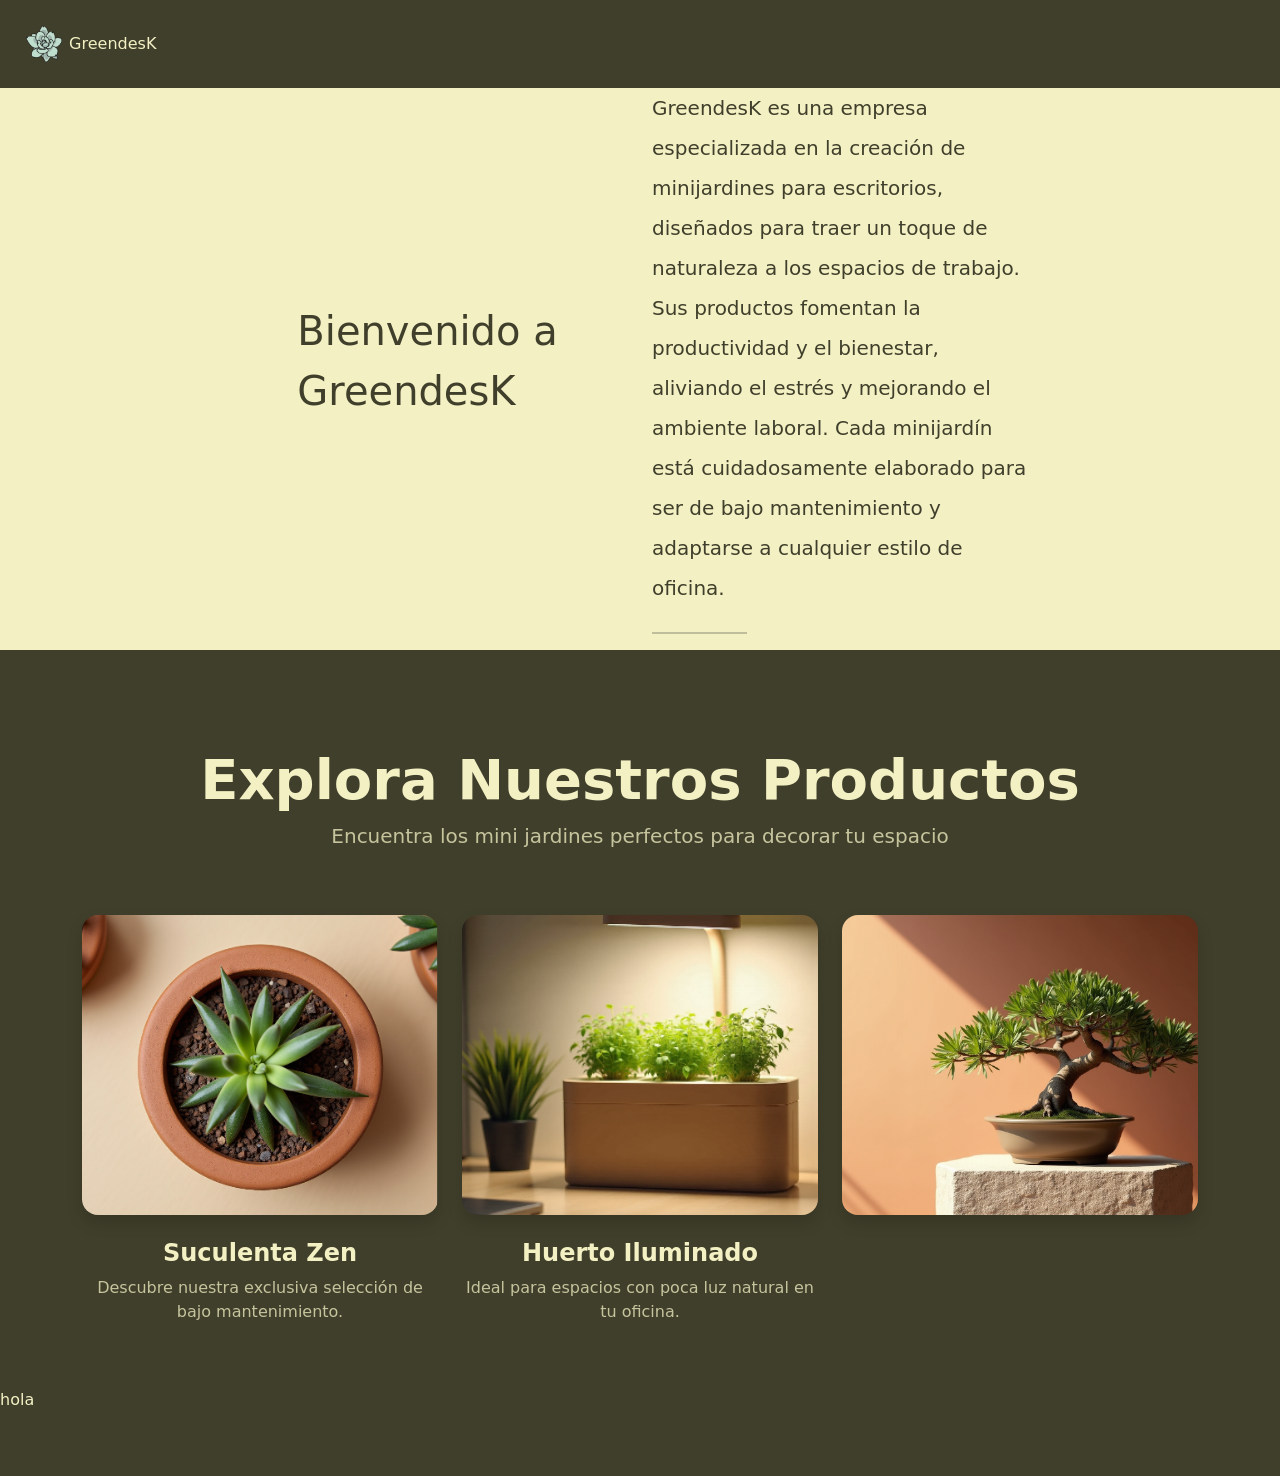
==== Boostrap/Index.html @ a4fb31b5 "proyecto bootstrap" ====
<!doctype html>
<html lang="en">

    <head>
        <meta charset="UTF-8"/>
        <meta name="viewport" content="width=device-width, initial-scale=1.0"/>
        <link href="https://cdn.jsdelivr.net/npm/bootstrap@5.3.3/dist/css/bootstrap.min.css" rel="stylesheet"/>
        <link rel="stylesheet" href="estilo.css"/>
        <link rel="icon" href="img_Boostrap/suculenta.webp"/>
        <title>inicio</title>
    </head>
    <body>

        <header class="d-flex justify-content-space-between m-4">
            <a href="Index.html" class="text-reset text-decoration-none">
                <img src="img_Boostrap/suculenta.webp" alt="menu" width="40" height="40"/>
                GreendesK</a>
        </header>

        <section class="d-flex justify-content-space-between align-items-center bg-amarillo text-verde">
            <div class="container-fluid px-5">
                <div class="row align-items-center justify-content-center">
                    <div class="col-12 col-md-4 text-center text-md-start mb-4 mb-md-0">
                        <p class="fs-1 mx-5">Bienvenido a<br>GreendesK</p>
                    </div>
                    <div class="col-12 col-md-4 text-center text-md-start mb-4 mb-md-0">
                        <p class="fs-5 lh-lg text-start">GreendesK es una empresa especializada en la creación de minijardines
                            para escritorios, diseñados para traer un toque de naturaleza a los
                            espacios de trabajo. Sus productos fomentan la productividad y el
                            bienestar, aliviando el estrés y mejorando el ambiente laboral. Cada
                            minijardín está cuidadosamente elaborado para ser de bajo mantenimiento
                            y adaptarse a cualquier estilo de oficina.</p>
                        <hr class="w-25 border-2 border-dark mt-4">
                    </div>
                </div>
            </div>
        </section>

        <section class="py-5">
            <div class="container py-5">
                <div class="row mb-5">
                    <div class="col-12 text-center">
                        <h2 class="display-4 fw-bold">Explora Nuestros Productos</h2>
                        <p class="fs-5 opacity-75">Encuentra los mini jardines perfectos para decorar tu espacio</p>
                    </div>
                </div>

                <div class="row g-4 justify-content-center">
                    <div class="col-12 col-md-4 text-center">
                        <img src="img_Boostrap/img1.png" alt="suculenta" class="img-fluid rounded-4 shadow mb-4 object-fit-cover w-100" style="height: 300px;">
                        <h4 class="fw-semibold">Suculenta Zen</h4>
                        <p class="opacity-75">Descubre nuestra exclusiva selección de bajo mantenimiento.</p>
                    </div>

                    <div class="col-12 col-md-4 text-center">
                        <img src="img_Boostrap/img2.png" alt="huerto" class="img-fluid rounded-4 shadow mb-4 object-fit-cover w-100" style="height: 300px;">
                        <h4 class="fw-semibold">Huerto Iluminado</h4>
                        <p class="opacity-75">Ideal para espacios con poca luz natural en tu oficina.</p>
                    </div>

                    <div class="col-12 col-md-4 text-center">
                        <img src="img_Boostrap/img3.png" alt="bonsai" class="img-fluid rounded-4 shadow mb-4 object-fit-cover w-100" style="height: 300px;">
                    </div>
                </div>
            </div>
            <p>hola</p>
        </section>
        <script src="https://cdn.jsdelivr.net/npm/bootstrap@5.3.3/dist/js/bootstrap.bundle.min.js"></script>
    </body>

</html>
---- Boostrap/estilo.css ----
:root {
  --verde: #403f2b;
  --amarillo: #f3f1c4;
}
body {
  background-color: #403f2b;
  color: #f3f1c4;
}
.bg-amarillo {
  background-color: var(--amarillo) !important;
}
.text-verde {
  color: var(--verde) !important;
}
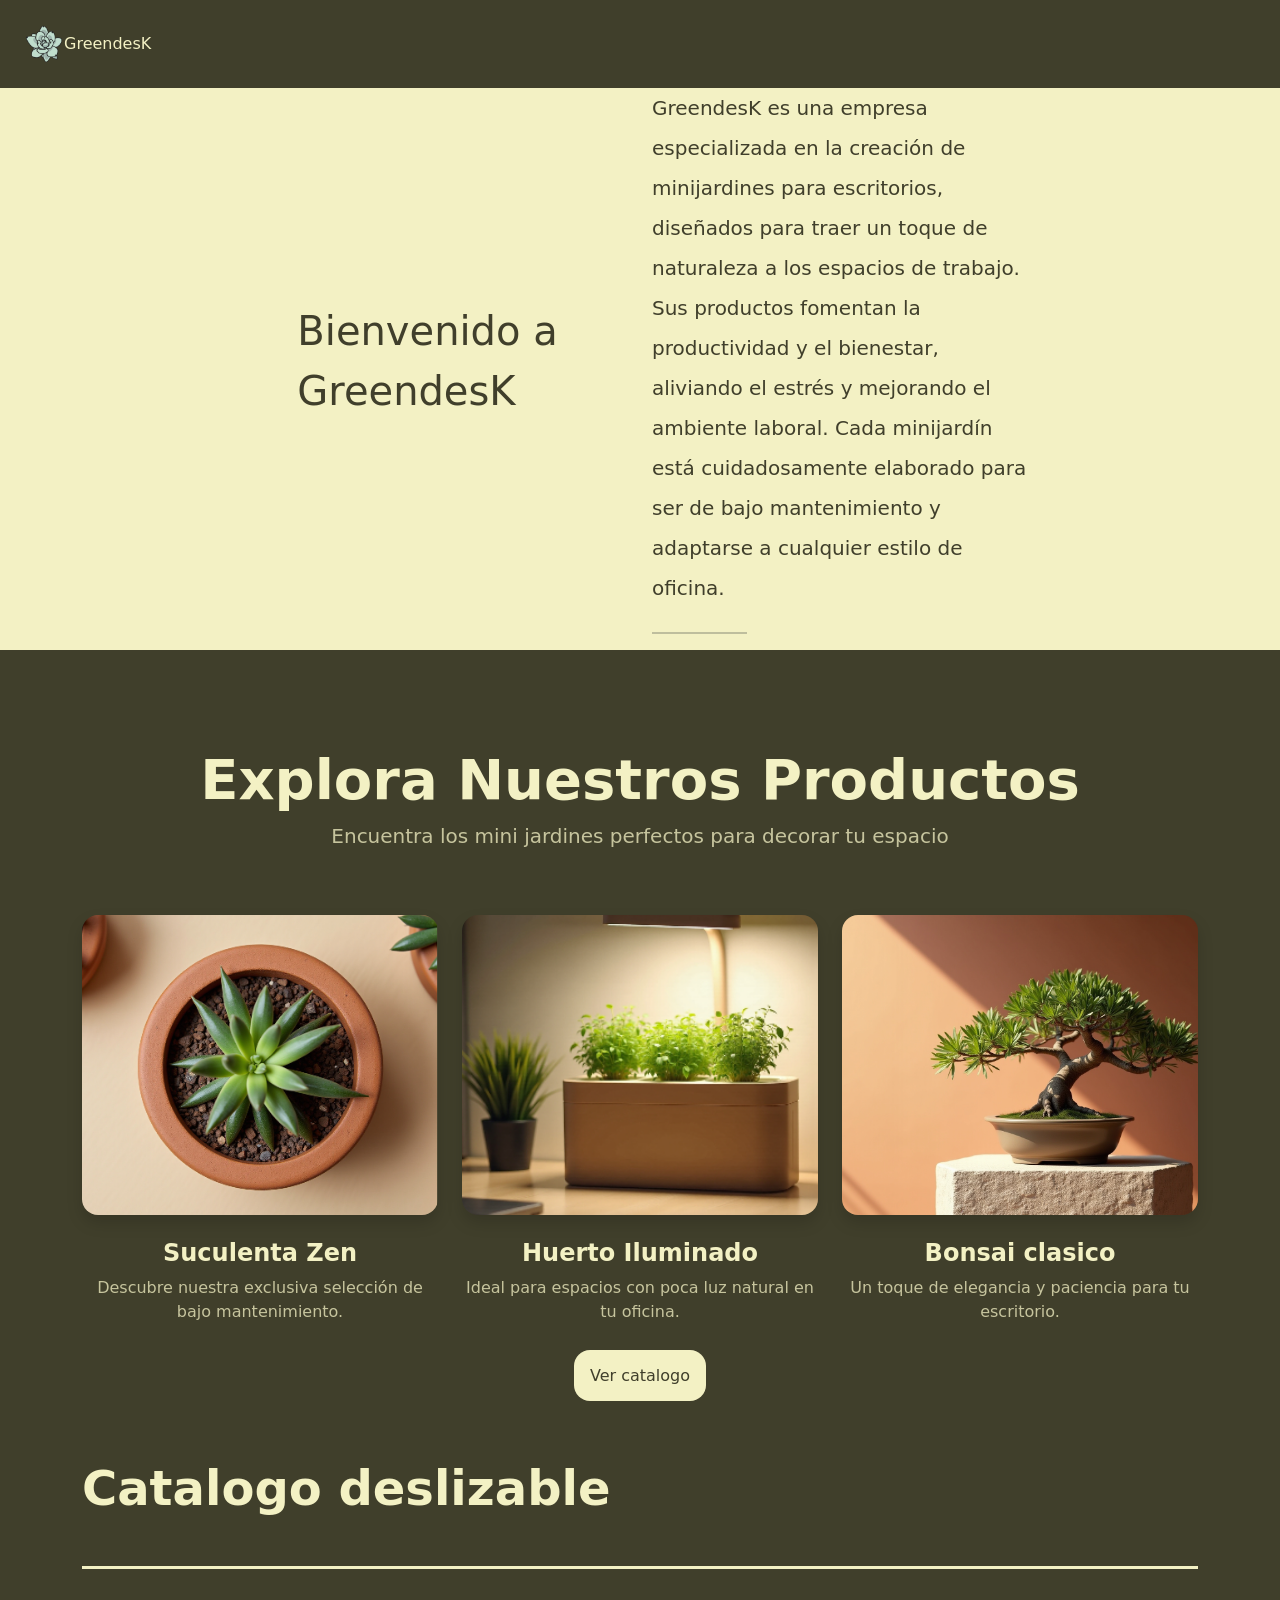
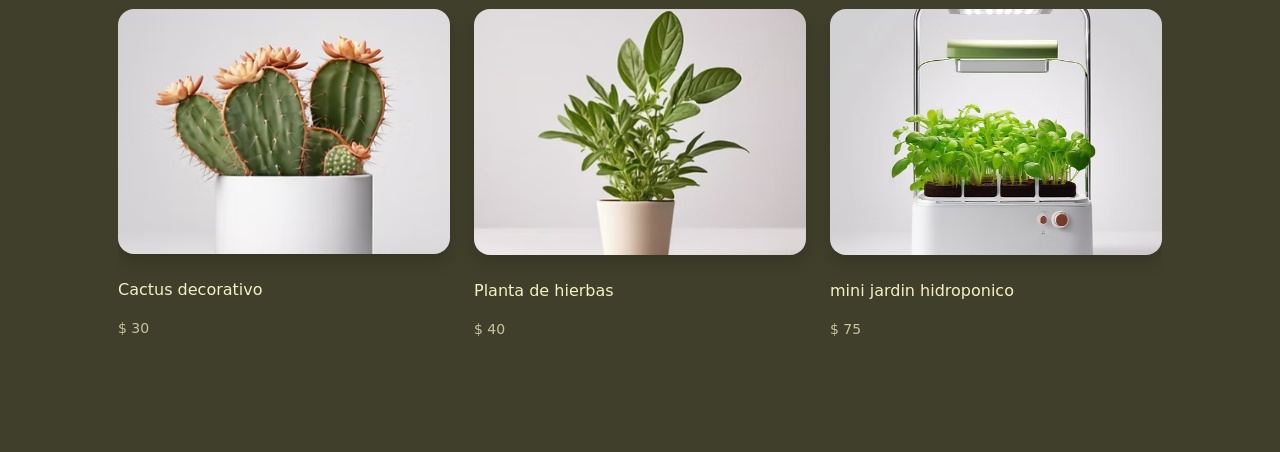
==== commit 7f13ae24: "portada y catalogo incompleto" ====
--- a/Boostrap/Index.html
+++ b/Boostrap/Index.html
@@ -10,11 +10,10 @@
         <title>inicio</title>
     </head>
     <body>
-
         <header class="d-flex justify-content-space-between m-4">
             <a href="Index.html" class="text-reset text-decoration-none">
-                <img src="img_Boostrap/suculenta.webp" alt="menu" width="40" height="40"/>
-                GreendesK</a>
+                <img src="img_Boostrap/suculenta.webp" alt="menu" width="40" height="40"/>GreendesK
+            </a>
         </header>
 
         <section class="d-flex justify-content-space-between align-items-center bg-amarillo text-verde">
@@ -40,7 +39,7 @@
             <div class="container py-5">
                 <div class="row mb-5">
                     <div class="col-12 text-center">
-                        <h2 class="display-4 fw-bold">Explora Nuestros Productos</h2>
+                        <h2 class="display-4 fw-bold text-reset">Explora Nuestros Productos</h2>
                         <p class="fs-5 opacity-75">Encuentra los mini jardines perfectos para decorar tu espacio</p>
                     </div>
                 </div>
@@ -48,23 +47,73 @@
                 <div class="row g-4 justify-content-center">
                     <div class="col-12 col-md-4 text-center">
                         <img src="img_Boostrap/img1.png" alt="suculenta" class="img-fluid rounded-4 shadow mb-4 object-fit-cover w-100" style="height: 300px;">
-                        <h4 class="fw-semibold">Suculenta Zen</h4>
+                        <h4 class="fw-semibold text-reset">Suculenta Zen</h4>
                         <p class="opacity-75">Descubre nuestra exclusiva selección de bajo mantenimiento.</p>
                     </div>
 
                     <div class="col-12 col-md-4 text-center">
                         <img src="img_Boostrap/img2.png" alt="huerto" class="img-fluid rounded-4 shadow mb-4 object-fit-cover w-100" style="height: 300px;">
-                        <h4 class="fw-semibold">Huerto Iluminado</h4>
+                        <h4 class="fw-semibold text-reset">Huerto Iluminado</h4>
                         <p class="opacity-75">Ideal para espacios con poca luz natural en tu oficina.</p>
+                        <br>
+                        <a href="catalogo.html" class="text-decoration-none text-reset p-3 bg-amarillo text-verde rounded-4">Ver catalogo</a>
+                        <br>
                     </div>
 
                     <div class="col-12 col-md-4 text-center">
                         <img src="img_Boostrap/img3.png" alt="bonsai" class="img-fluid rounded-4 shadow mb-4 object-fit-cover w-100" style="height: 300px;">
+                        <h4 class="fw-semibold text-reset">Bonsai clasico</h4>
+                        <p class="opacity-75">Un toque de elegancia y paciencia para tu escritorio.</p>
+                    </div>
+
+                    <div>
+                        <h2 class="display-5 fw-bold text-reset my-5">Catalogo deslizable</h2>
+                        <hr class="border-3 opacity-100">
+                    </div>
+                    <div id="CatalogoPlantas" class="carousel slide px-5" data-bs-ride="false">
+                        <div class="carousel-inner">
+                            <div class="carouser-item active">
+                                <div class="row g-4 text-start">
+                                    <div class="col-4">
+                                        <img src="img_Boostrap/img4.png" alt="cactus" class="img-fluid rounded-4 shadow object-fit-cover mb-4">
+                                        <p class="fs-6">Cactus decorativo</p>
+                                        <p class="small opacity-75">$ 30</p>
+                                    </div>
+
+                                    <div class="col-4">
+                                        <img src="img_Boostrap/img5.png" alt="planta de hierbas" class="img-fluid rounded-4 shadow object-fit-cover mb-4">
+                                        <p class="fs-6">Planta de hierbas</p>
+                                        <p class="small opacity-75">$ 40</p>
+                                    </div>
+
+                                    <div class="col-4">
+                                        <img src="img_Boostrap/img6.png" alt="mini jardin hidroponico" class="img-fluid rounded-4 shadow object-fit-cover mb-4">
+                                        <p class="fs-6">mini jardin hidroponico</p>
+                                        <p class="small opacity-75">$ 75</p>
+                                    </div>
+                                </div>
+                            </div>
+                            <div class="carousel-item">
+                                <div class="row g-4 text-start">
+                                    <div class="col-4">
+                                        <img src="img_Boostrap/img7.png" alt="guia de cuidado" class="img-fluid rounded-4 shadow object-fit-cover mb-4">
+                                        <p class="fs-6">guia de cuidado</p>
+                                        <p class="small opacity-75">$ 15</p>
+                                    </div>
+
+                                    <div class="col-4">
+                                        <img src="img_Boostrap/img8.png" alt="Herramientas" class="img-fluid rounded-4 shadow object-fit-cover mb-4">
+                                        <p class="fs-6">Herramientas de jardineria</p>
+                                        <p class="small opacity-75">$ 35</p>
+                                    </div>
+                                </div>
+                            </div>
+                        </div>
                     </div>
                 </div>
             </div>
-            <p>hola</p>
         </section>
+
         <script src="https://cdn.jsdelivr.net/npm/bootstrap@5.3.3/dist/js/bootstrap.bundle.min.js"></script>
     </body>
 
--- a/Boostrap/estilo.css
+++ b/Boostrap/estilo.css
@@ -12,3 +12,6 @@
 .text-verde {
   color: var(--verde) !important;
 }
+.border-amarillo {
+  border-color: #f3f1c4 !important;
+}
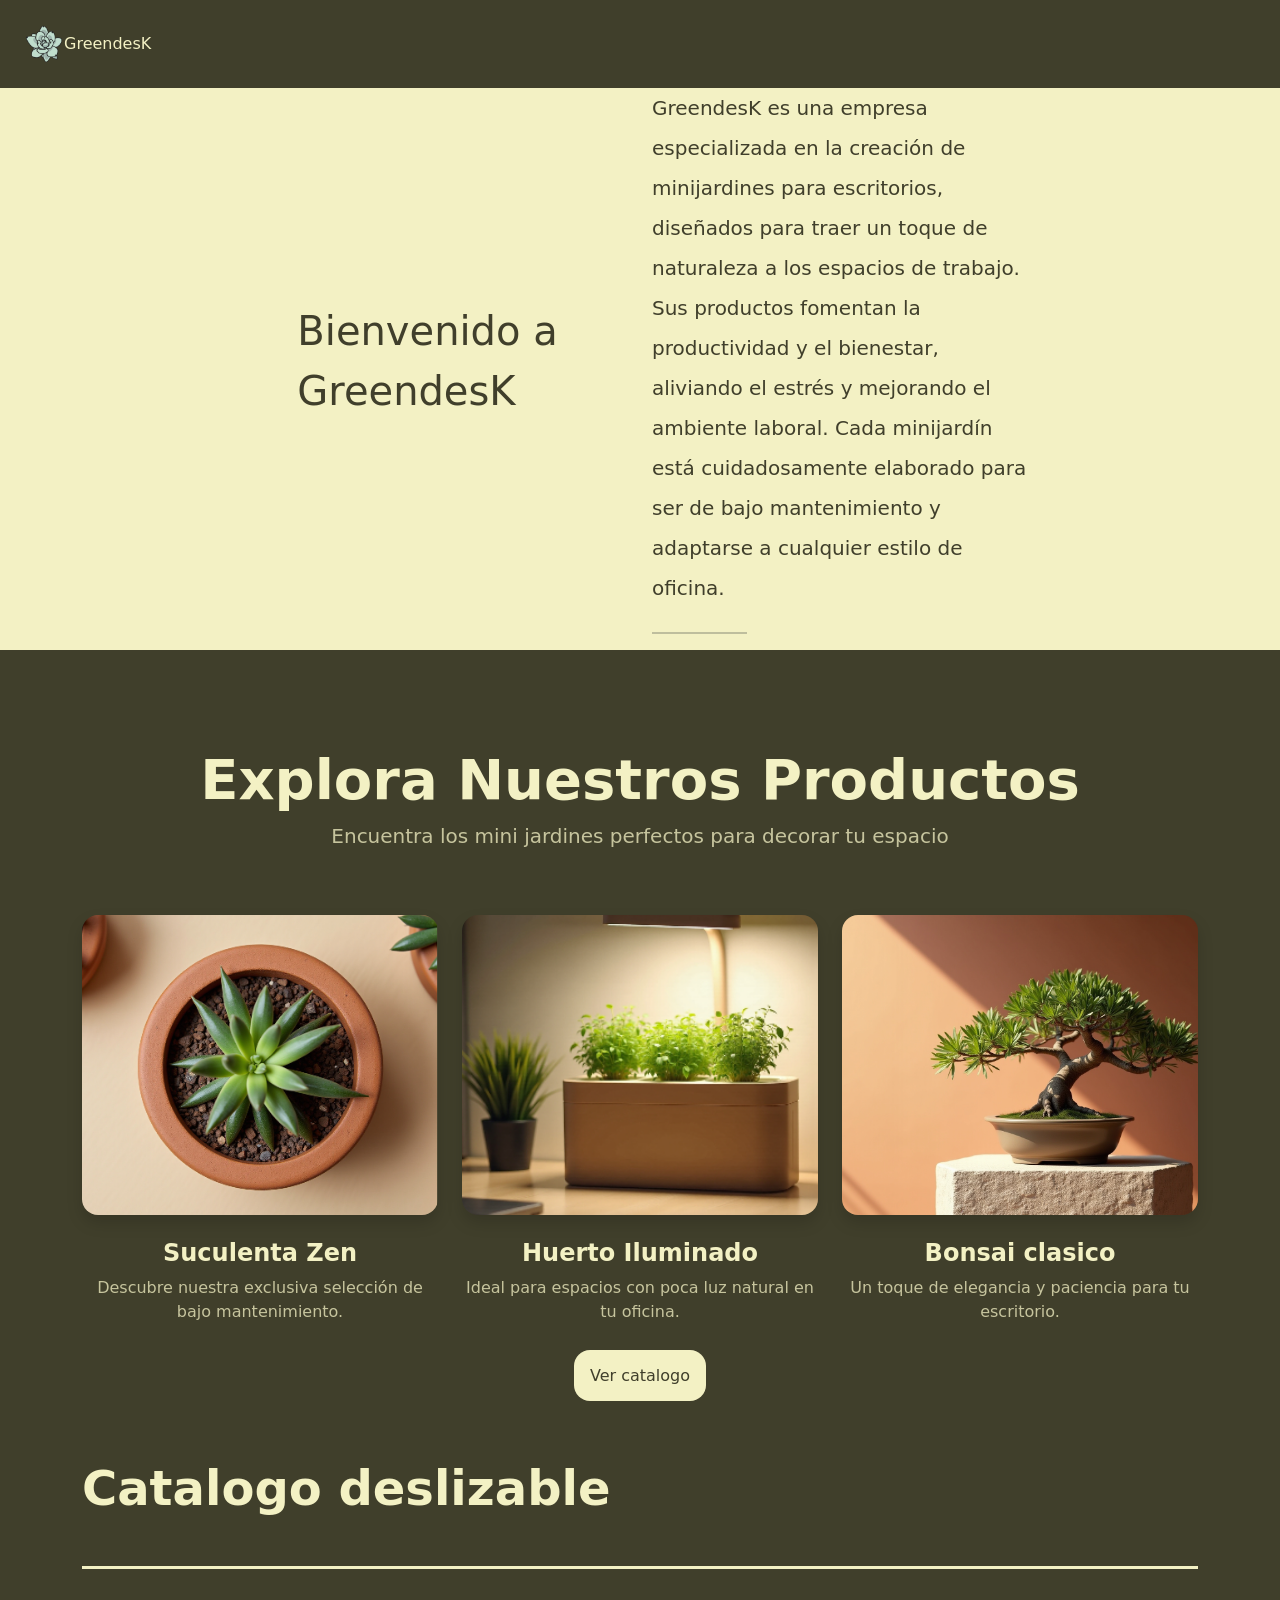
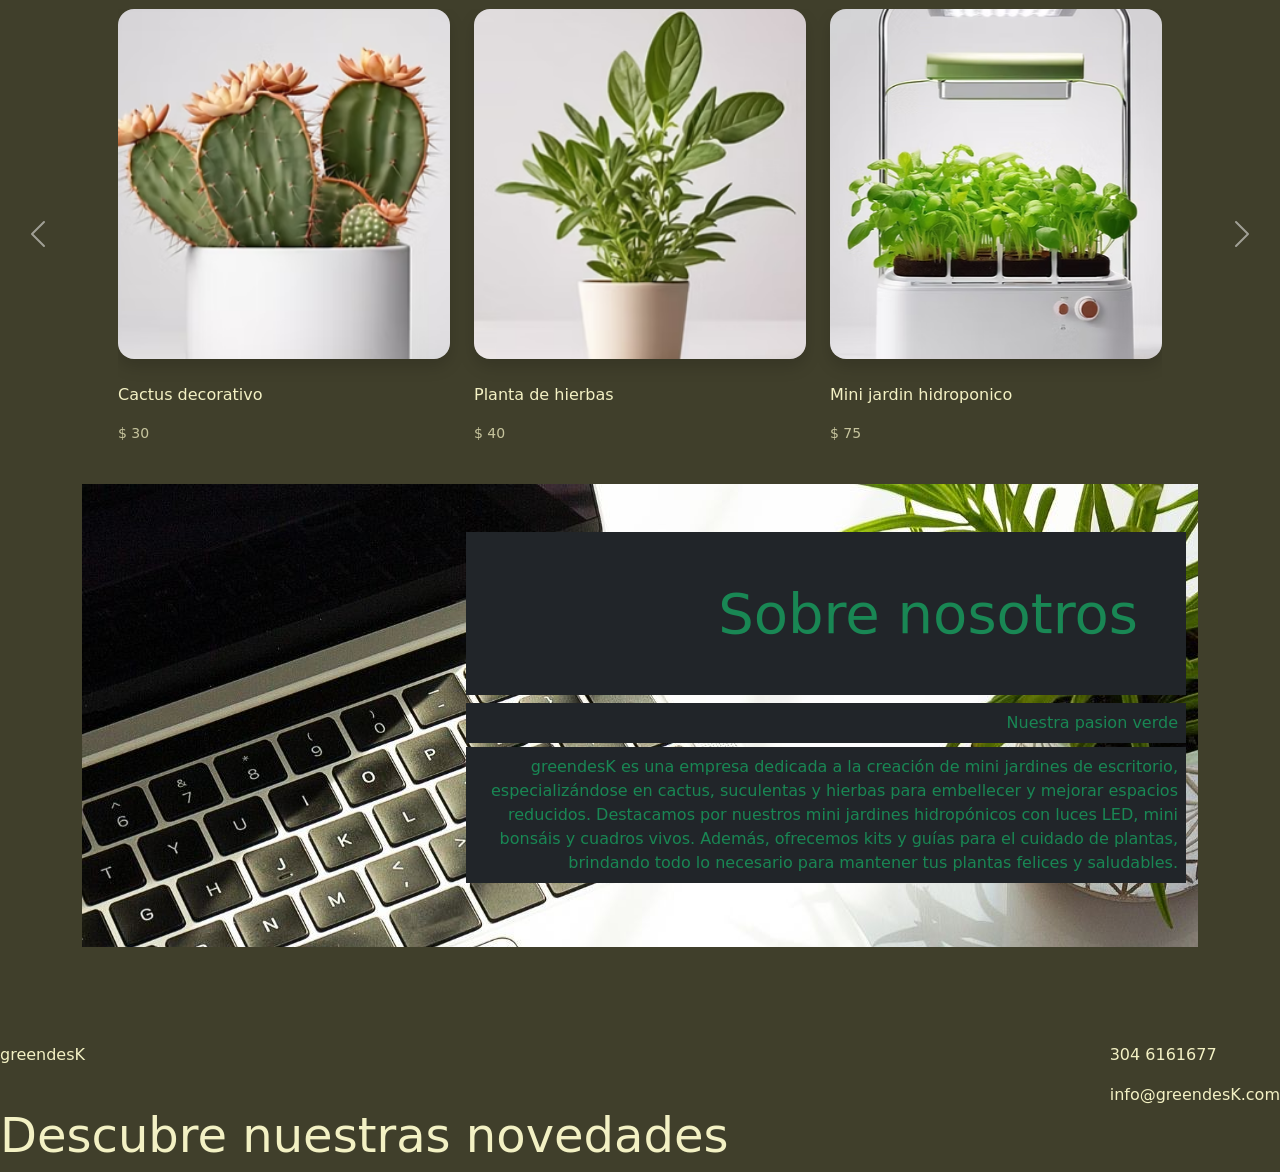
==== commit 1e6bf31d: "actualizacion carrusel y footer" ====
--- a/Boostrap/Index.html
+++ b/Boostrap/Index.html
@@ -1,120 +1,211 @@
 <!doctype html>
 <html lang="en">
 
-    <head>
-        <meta charset="UTF-8"/>
-        <meta name="viewport" content="width=device-width, initial-scale=1.0"/>
-        <link href="https://cdn.jsdelivr.net/npm/bootstrap@5.3.3/dist/css/bootstrap.min.css" rel="stylesheet"/>
-        <link rel="stylesheet" href="estilo.css"/>
-        <link rel="icon" href="img_Boostrap/suculenta.webp"/>
-        <title>inicio</title>
-    </head>
-    <body>
-        <header class="d-flex justify-content-space-between m-4">
-            <a href="Index.html" class="text-reset text-decoration-none">
-                <img src="img_Boostrap/suculenta.webp" alt="menu" width="40" height="40"/>GreendesK
-            </a>
-        </header>
-
-        <section class="d-flex justify-content-space-between align-items-center bg-amarillo text-verde">
-            <div class="container-fluid px-5">
-                <div class="row align-items-center justify-content-center">
-                    <div class="col-12 col-md-4 text-center text-md-start mb-4 mb-md-0">
-                        <p class="fs-1 mx-5">Bienvenido a<br>GreendesK</p>
+<head>
+    <meta charset="UTF-8" />
+    <meta name="viewport" content="width=device-width, initial-scale=1.0" />
+    <link href="https://cdn.jsdelivr.net/npm/bootstrap@5.3.3/dist/css/bootstrap.min.css" rel="stylesheet" />
+    <link rel="stylesheet" href="estilo.css" />
+    <link rel="icon" href="img_Boostrap/suculenta.webp" />
+    <title>inicio</title>
+</head>
+
+<body>
+    <header class="d-flex justify-content-space-between p-4">
+        <a href="Index.html" class="text-reset text-decoration-none">
+            <img src="img_Boostrap/suculenta.webp" alt="menu" width="40" height="40" />GreendesK
+        </a>
+    </header>
+    <main>
+
+    <section class="d-flex justify-content-space-between align-items-center bg-amarillo text-verde">
+        <div class="container-fluid px-5">
+            <div class="row align-items-center justify-content-center">
+                <div class="col-12 col-md-4 text-center text-md-start mb-4 mb-md-0">
+                    <p class="fs-1 mx-5">Bienvenido a<br>GreendesK</p>
+                </div>
+                <div class="col-12 col-md-4 text-center text-md-start mb-4 mb-md-0">
+                    <p class="fs-5 lh-lg text-start">GreendesK es una empresa especializada en la creación de
+                        minijardines
+                        para escritorios, diseñados para traer un toque de naturaleza a los
+                        espacios de trabajo. Sus productos fomentan la productividad y el
+                        bienestar, aliviando el estrés y mejorando el ambiente laboral. Cada
+                        minijardín está cuidadosamente elaborado para ser de bajo mantenimiento
+                        y adaptarse a cualquier estilo de oficina.</p>
+                    <hr class="w-25 border-2 border-dark mt-4">
+                </div>
+            </div>
+        </div>
+    </section>
+
+    <section class="py-5">
+        <div class="container py-5">
+            <div class="row mb-5">
+                <div class="col-12 text-center">
+                    <h2 class="display-4 fw-bold text-reset">Explora Nuestros Productos</h2>
+                    <p class="fs-5 opacity-75">Encuentra los mini jardines perfectos para decorar tu espacio</p>
+                </div>
+            </div>
+
+            <div class="row g-4 justify-content-center">
+                <div class="col-12 col-md-4 text-center">
+                    <img src="img_Boostrap/img1.png" alt="suculenta"
+                        class="img-fluid rounded-4 shadow mb-4 object-fit-cover w-100" style="height: 300px;">
+                    <h4 class="fw-semibold text-reset">Suculenta Zen</h4>
+                    <p class="opacity-75">Descubre nuestra exclusiva selección de bajo mantenimiento.</p>
+                </div>
+
+                <div class="col-12 col-md-4 text-center">
+                    <img src="img_Boostrap/img2.png" alt="huerto"
+                        class="img-fluid rounded-4 shadow mb-4 object-fit-cover w-100" style="height: 300px;">
+                    <h4 class="fw-semibold text-reset">Huerto Iluminado</h4>
+                    <p class="opacity-75">Ideal para espacios con poca luz natural en tu oficina.</p>
+                    <br>
+                    <a href="catalogo.html"
+                        class="text-decoration-none text-reset p-3 bg-amarillo text-verde rounded-4">Ver catalogo</a>
+                    <br>
+                </div>
+
+                <div class="col-12 col-md-4 text-center">
+                    <img src="img_Boostrap/img3.png" alt="bonsai"
+                        class="img-fluid rounded-4 shadow mb-4 object-fit-cover w-100" style="height: 300px;">
+                    <h4 class="fw-semibold text-reset">Bonsai clasico</h4>
+                    <p class="opacity-75">Un toque de elegancia y paciencia para tu escritorio.</p>
+                </div>
+                <div>
+                    <h2 class="display-5 fw-bold text-reset my-5">Catalogo deslizable</h2>
+                    <hr class="border-3 opacity-100">
+                </div>
+                <div id="CatalogoPlantas" class="carousel slide px-5" data-bs-ride="false">
+                    <div class="carousel-inner">
+                        <div class="carousel-item active">
+                            <div class="row g-4 text-start">
+                                <div class="col-4">
+                                    <img src="img_Boostrap/img4.png" alt="cactus"
+                                        class="img-fluid rounded-4 shadow object-fit-cover mb-4 w-100"
+                                        style="height: 350px;">
+                                    <p class="fs-6">Cactus decorativo</p>
+                                    <p class="small opacity-75">$ 30</p>
+                                </div>
+                                <div class="col-4">
+                                    <img src="img_Boostrap/img5.png" alt="planta de hierbas"
+                                        class="img-fluid rounded-4 shadow object-fit-cover mb-4 w-100"
+                                        style="height: 350px;">
+                                    <p class="fs-6">Planta de hierbas</p>
+                                    <p class="small opacity-75">$ 40</p>
+                                </div>
+                                <div class="col-4">
+                                    <img src="img_Boostrap/img6.png" alt="mini jardin hidroponico"
+                                        class="img-fluid rounded-4 shadow object-fit-cover mb-4 w-100"
+                                        style="height: 350px;">
+                                    <p class="fs-6">Mini jardin hidroponico</p>
+                                    <p class="small opacity-75">$ 75</p>
+                                </div>
+                            </div>
+                        </div>
+
+                        <div class="carousel-item">
+                            <div class="row g-4 text-start">
+                                <div class="col-4">
+                                    <img src="img_Boostrap/img7.png" alt="guia de cuidado"
+                                        class="img-fluid rounded-4 shadow object-fit-cover mb-4 w-100"
+                                        style="height: 350px;">
+                                    <p class="fs-6">Guia de cuidado</p>
+                                    <p class="small opacity-75">$ 15</p>
+                                </div>
+                                <div class="col-4">
+                                    <img src="img_Boostrap/img8.png" alt="Herramientas"
+                                        class="img-fluid rounded-4 shadow object-fit-cover mb-4 w-100"
+                                        style="height: 350px;">
+                                    <p class="fs-6">Herramientas de jardineria</p>
+                                    <p class="small opacity-75">$ 35</p>
+                                </div>
+                                <div class="col-4">
+                                    <img src="img_Boostrap/im9.png" alt="bonsai miniatura"
+                                        class="img-fluid rounded-4 shadow object-fit-cover mb-4 w-100"
+                                        style="height: 350px;">
+                                    <p class="fs-6">Bonsai miniatura</p>
+                                    <p class="small opacity-75">$ 60</p>
+                                </div>
+                            </div>
+                        </div>
+
+                        <div class="carousel-item">
+                            <div class="row g-4 text-start">
+                                <div class="col-4">
+                                    <img src="img_Boostrap/img10.png" alt="Planta colgante"
+                                        class="img-fluid rounded-4 shadow object-fit-cover mb-4 w-100"
+                                        style="height: 350px;">
+                                    <p class="fs-6">Planta colgante</p>
+                                    <p class="small opacity-75">$ 45</p>
+                                </div>
+                                <div class="col-4">
+                                    <img src="img_Boostrap/img11.png" alt="Fertilizante organico"
+                                        class="img-fluid rounded-4 shadow object-fit-cover mb-4 w-100"
+                                        style="height: 350px;">
+                                    <p class="fs-6">Fertilizante organico</p>
+                                    <p class="small opacity-75">$ 25</p>
+                                </div>
+                                <div class="col-4">
+                                    <img src="img_Boostrap/im12.png" alt="Jardin de suculentas"
+                                        class="img-fluid rounded-4 shadow object-fit-cover mb-4 w-100"
+                                        style="height: 350px;">
+                                    <p class="fs-6">Jardin de suculentas</p>
+                                    <p class="small opacity-75">$ 50</p>
+                                </div>
+                            </div>
+                        </div>
                     </div>
-                    <div class="col-12 col-md-4 text-center text-md-start mb-4 mb-md-0">
-                        <p class="fs-5 lh-lg text-start">GreendesK es una empresa especializada en la creación de minijardines
-                            para escritorios, diseñados para traer un toque de naturaleza a los
-                            espacios de trabajo. Sus productos fomentan la productividad y el
-                            bienestar, aliviando el estrés y mejorando el ambiente laboral. Cada
-                            minijardín está cuidadosamente elaborado para ser de bajo mantenimiento
-                            y adaptarse a cualquier estilo de oficina.</p>
-                        <hr class="w-25 border-2 border-dark mt-4">
+
+                    <button class="carousel-control-prev w-auto" type="button" data-bs-target="#CatalogoPlantas"
+                        data-bs-slide="prev" style="margin-left: -3rem;">
+                        <span class="carousel-control-prev-icon" aria-hidden="true"></span>
+                        <span class="visually-hidden">Anterior</span>
+                    </button>
+
+                    <button class="carousel-control-next w-auto" type="button" data-bs-target="#CatalogoPlantas"
+                        data-bs-slide="next" style="margin-right: -3rem;">
+                        <span class="carousel-control-next-icon" aria-hidden="true"></span>
+                        <span class="visually-hidden">Siguiente</span>
+                    </button>
+                </div>
+            </div>
+            <br>
+            <section class="bg-ofic overflow-hidden py-5"">
+                <div class=" container">
+                    <div class="row text-end">
+                        <div class="col-12 col-md-8 ms-auto">
+                            <h2 class="p-5 display-4 text-success text-bg-dark">Sobre nosotros</h2>
+                            <div>
+                                <p class="p-2 mb-1 text-success text-bg-dark">Nuestra pasion verde</p>
+                            </div>
+                            <div class="mb-0">
+                                <p class="p-2 fs-6 text-success text-bg-dark">greendesK es una empresa dedicada a la creación de
+                                mini jardines de escritorio, especializándose en cactus, suculentas y hierbas para embellecer y mejorar espacios
+                                reducidos. Destacamos por nuestros mini jardines hidropónicos con luces LED, mini bonsáis y
+                                cuadros vivos. Además, ofrecemos kits y guías para el cuidado de plantas, brindando todo lo
+                                necesario para mantener tus plantas felices y saludables.</p>
+                            </div>
+                        </div>
                     </div>
                 </div>
+            </section>
+        </div>
+    </section>
+    </main>
+    <footer>
+        <section class="d-flex justify-content-between align-items-start">
+            <div class="flex-column">
+                <p>greendesK</p>
+                <br>
+                <h2 class="display-5 text-reset">Descubre nuestras novedades</h2>
+            </div>
+            <div class="flex-column">
+                <p>304 6161677</p>
+                <p>info@greendesK.com</p>
             </div>
         </section>
-
-        <section class="py-5">
-            <div class="container py-5">
-                <div class="row mb-5">
-                    <div class="col-12 text-center">
-                        <h2 class="display-4 fw-bold text-reset">Explora Nuestros Productos</h2>
-                        <p class="fs-5 opacity-75">Encuentra los mini jardines perfectos para decorar tu espacio</p>
-                    </div>
-                </div>
-
-                <div class="row g-4 justify-content-center">
-                    <div class="col-12 col-md-4 text-center">
-                        <img src="img_Boostrap/img1.png" alt="suculenta" class="img-fluid rounded-4 shadow mb-4 object-fit-cover w-100" style="height: 300px;">
-                        <h4 class="fw-semibold text-reset">Suculenta Zen</h4>
-                        <p class="opacity-75">Descubre nuestra exclusiva selección de bajo mantenimiento.</p>
-                    </div>
-
-                    <div class="col-12 col-md-4 text-center">
-                        <img src="img_Boostrap/img2.png" alt="huerto" class="img-fluid rounded-4 shadow mb-4 object-fit-cover w-100" style="height: 300px;">
-                        <h4 class="fw-semibold text-reset">Huerto Iluminado</h4>
-                        <p class="opacity-75">Ideal para espacios con poca luz natural en tu oficina.</p>
-                        <br>
-                        <a href="catalogo.html" class="text-decoration-none text-reset p-3 bg-amarillo text-verde rounded-4">Ver catalogo</a>
-                        <br>
-                    </div>
-
-                    <div class="col-12 col-md-4 text-center">
-                        <img src="img_Boostrap/img3.png" alt="bonsai" class="img-fluid rounded-4 shadow mb-4 object-fit-cover w-100" style="height: 300px;">
-                        <h4 class="fw-semibold text-reset">Bonsai clasico</h4>
-                        <p class="opacity-75">Un toque de elegancia y paciencia para tu escritorio.</p>
-                    </div>
-
-                    <div>
-                        <h2 class="display-5 fw-bold text-reset my-5">Catalogo deslizable</h2>
-                        <hr class="border-3 opacity-100">
-                    </div>
-                    <div id="CatalogoPlantas" class="carousel slide px-5" data-bs-ride="false">
-                        <div class="carousel-inner">
-                            <div class="carouser-item active">
-                                <div class="row g-4 text-start">
-                                    <div class="col-4">
-                                        <img src="img_Boostrap/img4.png" alt="cactus" class="img-fluid rounded-4 shadow object-fit-cover mb-4">
-                                        <p class="fs-6">Cactus decorativo</p>
-                                        <p class="small opacity-75">$ 30</p>
-                                    </div>
-
-                                    <div class="col-4">
-                                        <img src="img_Boostrap/img5.png" alt="planta de hierbas" class="img-fluid rounded-4 shadow object-fit-cover mb-4">
-                                        <p class="fs-6">Planta de hierbas</p>
-                                        <p class="small opacity-75">$ 40</p>
-                                    </div>
-
-                                    <div class="col-4">
-                                        <img src="img_Boostrap/img6.png" alt="mini jardin hidroponico" class="img-fluid rounded-4 shadow object-fit-cover mb-4">
-                                        <p class="fs-6">mini jardin hidroponico</p>
-                                        <p class="small opacity-75">$ 75</p>
-                                    </div>
-                                </div>
-                            </div>
-                            <div class="carousel-item">
-                                <div class="row g-4 text-start">
-                                    <div class="col-4">
-                                        <img src="img_Boostrap/img7.png" alt="guia de cuidado" class="img-fluid rounded-4 shadow object-fit-cover mb-4">
-                                        <p class="fs-6">guia de cuidado</p>
-                                        <p class="small opacity-75">$ 15</p>
-                                    </div>
-
-                                    <div class="col-4">
-                                        <img src="img_Boostrap/img8.png" alt="Herramientas" class="img-fluid rounded-4 shadow object-fit-cover mb-4">
-                                        <p class="fs-6">Herramientas de jardineria</p>
-                                        <p class="small opacity-75">$ 35</p>
-                                    </div>
-                                </div>
-                            </div>
-                        </div>
-                    </div>
-                </div>
-            </div>
-        </section>
-
-        <script src="https://cdn.jsdelivr.net/npm/bootstrap@5.3.3/dist/js/bootstrap.bundle.min.js"></script>
-    </body>
-
-</html>
+    </footer>
+    <script src="https://cdn.jsdelivr.net/npm/bootstrap@5.3.3/dist/js/bootstrap.bundle.min.js"></script>
+</body>
+</html>
--- a/Boostrap/estilo.css
+++ b/Boostrap/estilo.css
@@ -15,3 +15,7 @@
 .border-amarillo {
   border-color: #f3f1c4 !important;
 }
+
+.bg-ofic {
+  background-image: url(img_Boostrap/planta-oficina.jpg);
+}
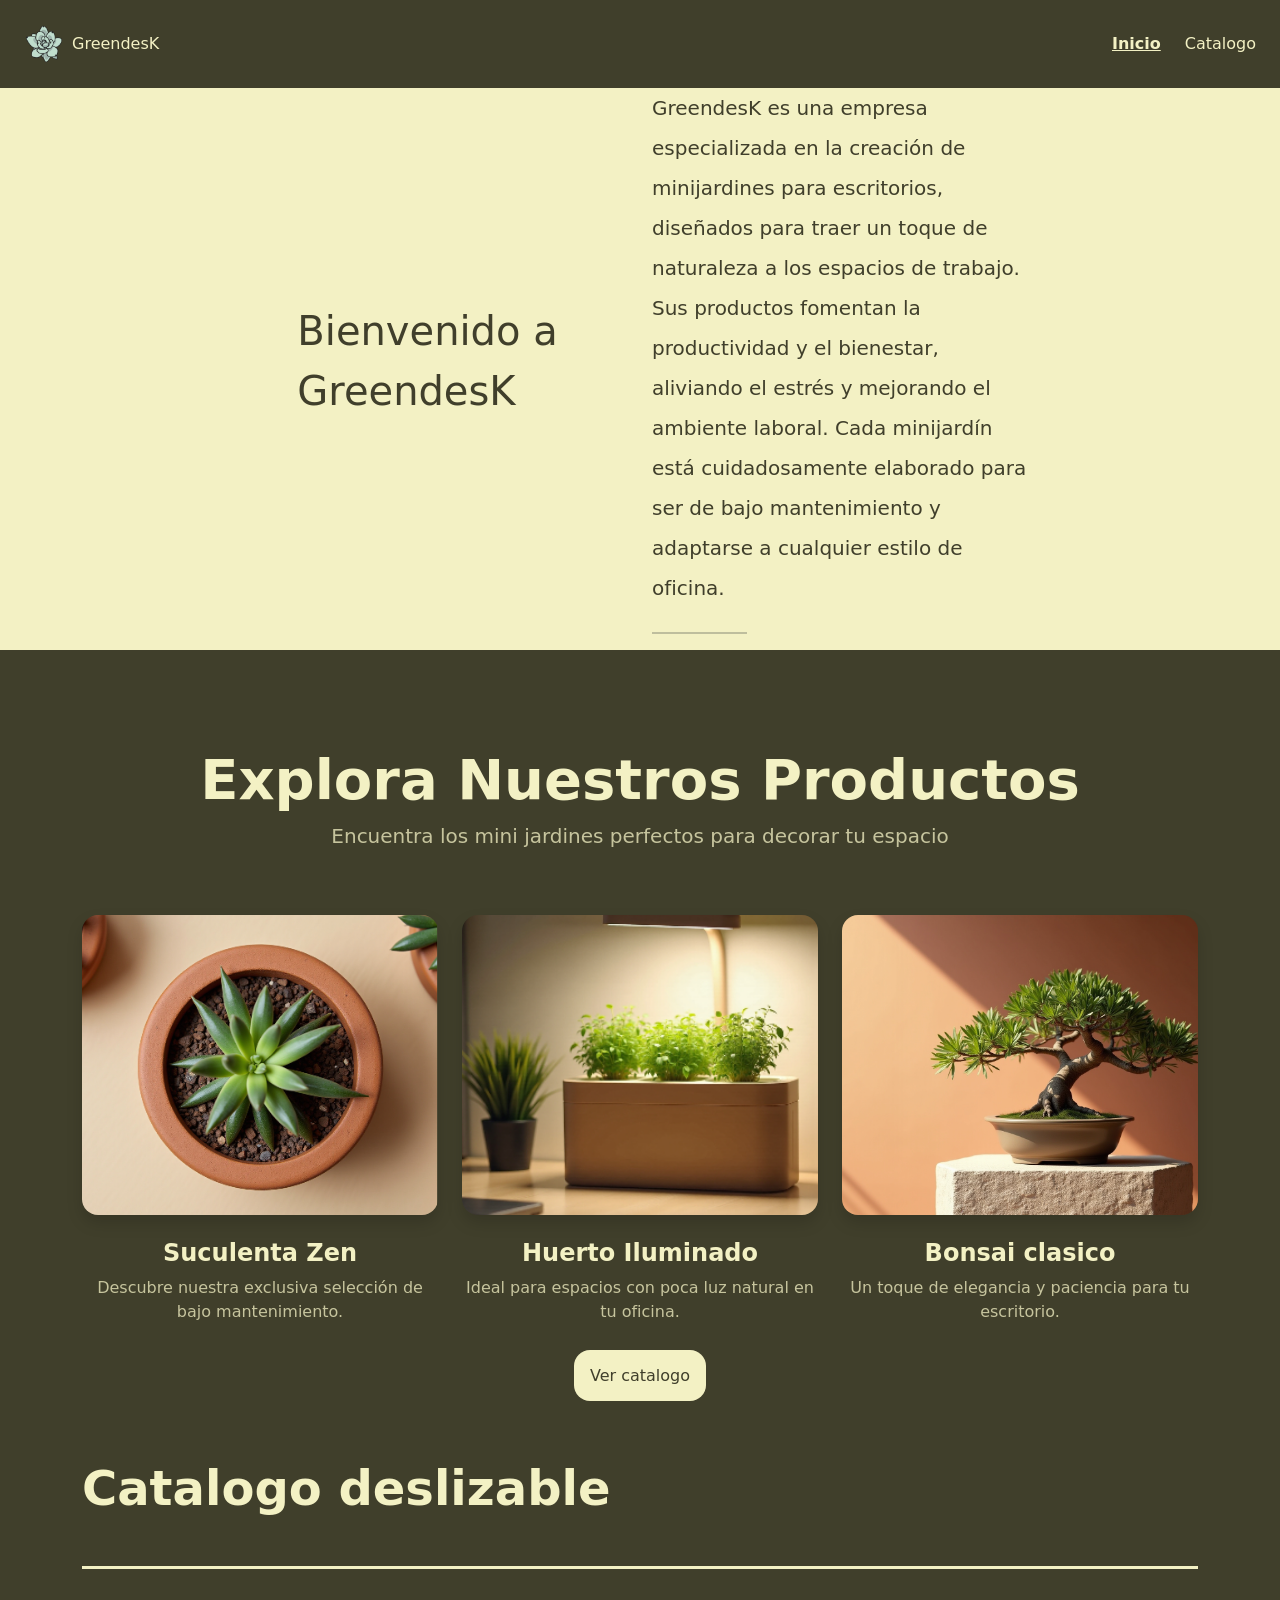
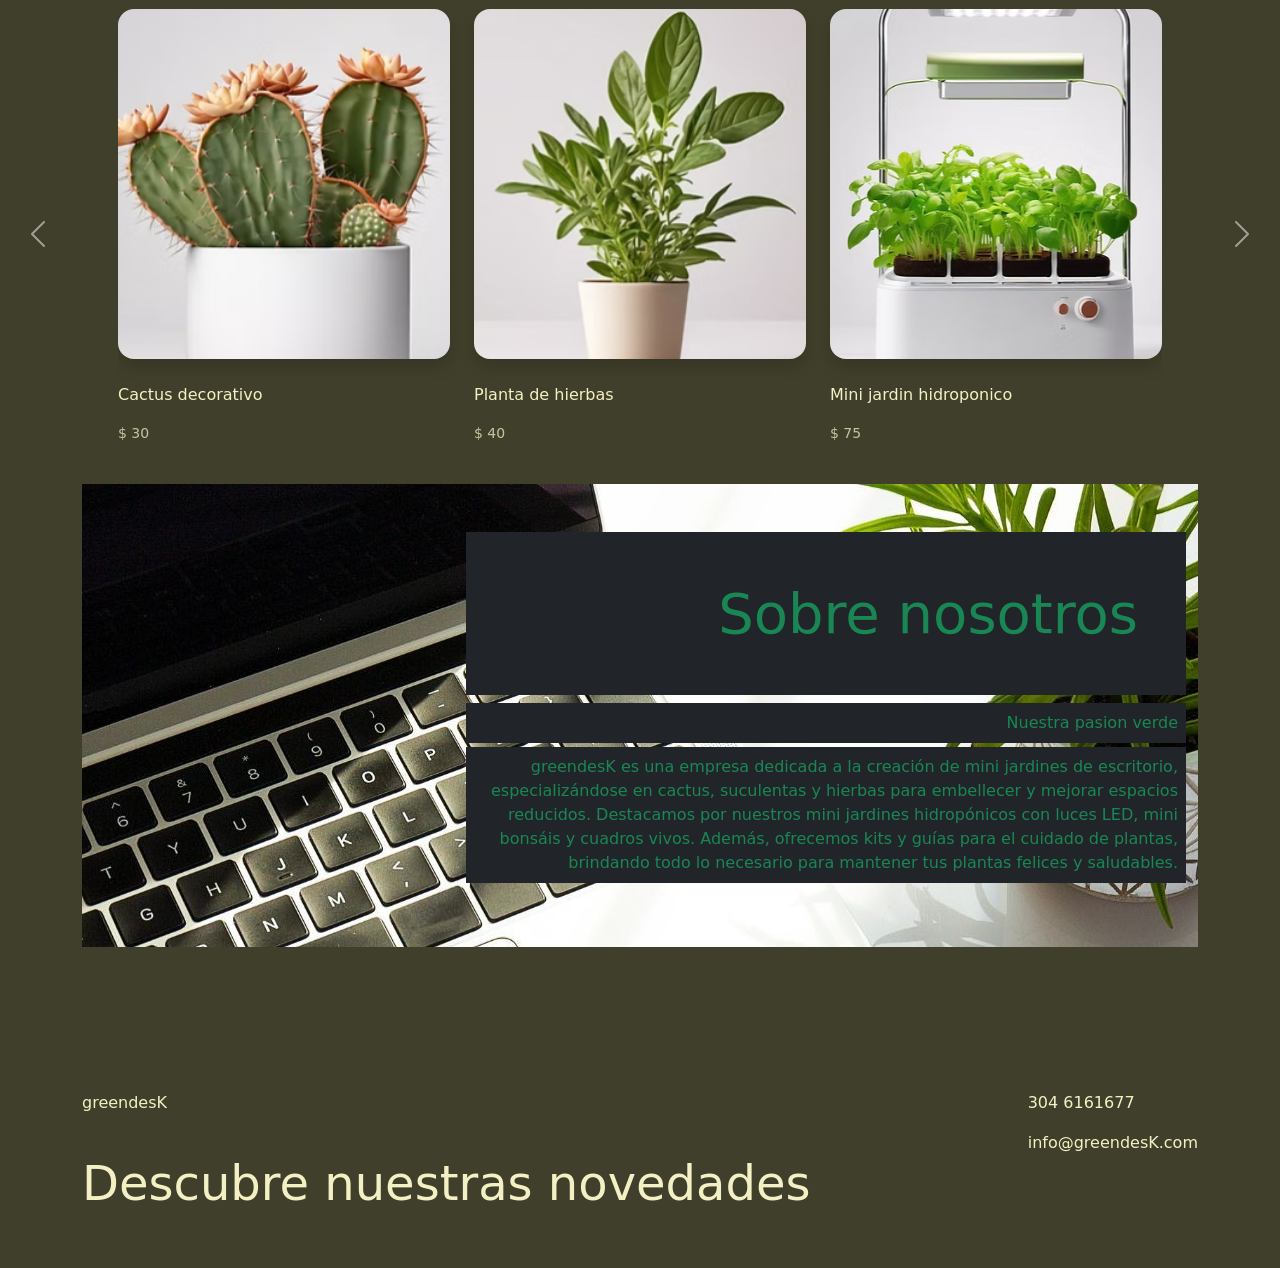
==== commit d6a165a4: "catalogo" ====
--- a/Boostrap/Index.html
+++ b/Boostrap/Index.html
@@ -1,5 +1,5 @@
 <!doctype html>
-<html lang="en">
+<html lang="es">
 
 <head>
     <meta charset="UTF-8" />
@@ -11,14 +11,18 @@
 </head>
 
 <body>
-    <header class="d-flex justify-content-space-between p-4">
+    <header class="d-flex justify-content-between align-items-center p-4">
         <a href="Index.html" class="text-reset text-decoration-none">
-            <img src="img_Boostrap/suculenta.webp" alt="menu" width="40" height="40" />GreendesK
+            <img src="img_Boostrap/suculenta.webp" alt="Logo GreendesK" width="40" height="40" class="me-2" />GreendesK
         </a>
+        <nav class="d-flex gap-4">
+            <a href="Index.html" class="text-reset fw-bold" aria-current="page">Inicio</a>
+            <a href="catalogo.html" class="text-reset text-decoration-none">Catalogo</a>
+        </nav>
     </header>
     <main>
 
-    <section class="d-flex justify-content-space-between align-items-center bg-amarillo text-verde">
+    <section class="d-flex justify-content-between align-items-center bg-amarillo text-verde">
         <div class="container-fluid px-5">
             <div class="row align-items-center justify-content-center">
                 <div class="col-12 col-md-4 text-center text-md-start mb-4 mb-md-0">
@@ -76,7 +80,8 @@
                     <h2 class="display-5 fw-bold text-reset my-5">Catalogo deslizable</h2>
                     <hr class="border-3 opacity-100">
                 </div>
-                <div id="CatalogoPlantas" class="carousel slide px-5" data-bs-ride="false">
+                <!-- Computador y tablet: 3 productos por diapositiva -->
+                <div id="CatalogoPlantas" class="carousel slide px-5 d-none d-md-block" data-bs-ride="false">
                     <div class="carousel-inner">
                         <div class="carousel-item active">
                             <div class="row g-4 text-start">
@@ -103,7 +108,6 @@
                                 </div>
                             </div>
                         </div>
-
                         <div class="carousel-item">
                             <div class="row g-4 text-start">
                                 <div class="col-4">
@@ -129,7 +133,6 @@
                                 </div>
                             </div>
                         </div>
-
                         <div class="carousel-item">
                             <div class="row g-4 text-start">
                                 <div class="col-4">
@@ -156,23 +159,96 @@
                             </div>
                         </div>
                     </div>
-
-                    <button class="carousel-control-prev w-auto" type="button" data-bs-target="#CatalogoPlantas"
-                        data-bs-slide="prev" style="margin-left: -3rem;">
+                    <button class="carousel-control-prev w-auto carrusel-flecha-fuera" type="button" data-bs-target="#CatalogoPlantas" data-bs-slide="prev">
                         <span class="carousel-control-prev-icon" aria-hidden="true"></span>
                         <span class="visually-hidden">Anterior</span>
                     </button>
-
-                    <button class="carousel-control-next w-auto" type="button" data-bs-target="#CatalogoPlantas"
-                        data-bs-slide="next" style="margin-right: -3rem;">
+                    <button class="carousel-control-next w-auto carrusel-flecha-fuera" type="button" data-bs-target="#CatalogoPlantas" data-bs-slide="next">
                         <span class="carousel-control-next-icon" aria-hidden="true"></span>
                         <span class="visually-hidden">Siguiente</span>
                     </button>
                 </div>
+
+                <!-- Celular: 1 producto por diapositiva, flechas dentro de la pantalla -->
+                <div id="CatalogoPlantasMovil" class="carousel slide d-md-none" data-bs-ride="false">
+                    <div class="carousel-inner">
+                        <div class="carousel-item text-start active">
+                            <img src="img_Boostrap/img4.png" alt="cactus"
+                                class="img-fluid rounded-4 shadow object-fit-cover mb-4 w-100"
+                                style="height: 350px;">
+                            <p class="fs-6">Cactus decorativo</p>
+                            <p class="small opacity-75">$ 30</p>
+                        </div>
+                        <div class="carousel-item text-start">
+                            <img src="img_Boostrap/img5.png" alt="planta de hierbas"
+                                class="img-fluid rounded-4 shadow object-fit-cover mb-4 w-100"
+                                style="height: 350px;">
+                            <p class="fs-6">Planta de hierbas</p>
+                            <p class="small opacity-75">$ 40</p>
+                        </div>
+                        <div class="carousel-item text-start">
+                            <img src="img_Boostrap/img6.png" alt="mini jardin hidroponico"
+                                class="img-fluid rounded-4 shadow object-fit-cover mb-4 w-100"
+                                style="height: 350px;">
+                            <p class="fs-6">Mini jardin hidroponico</p>
+                            <p class="small opacity-75">$ 75</p>
+                        </div>
+                        <div class="carousel-item text-start">
+                            <img src="img_Boostrap/img7.png" alt="guia de cuidado"
+                                class="img-fluid rounded-4 shadow object-fit-cover mb-4 w-100"
+                                style="height: 350px;">
+                            <p class="fs-6">Guia de cuidado</p>
+                            <p class="small opacity-75">$ 15</p>
+                        </div>
+                        <div class="carousel-item text-start">
+                            <img src="img_Boostrap/img8.png" alt="Herramientas"
+                                class="img-fluid rounded-4 shadow object-fit-cover mb-4 w-100"
+                                style="height: 350px;">
+                            <p class="fs-6">Herramientas de jardineria</p>
+                            <p class="small opacity-75">$ 35</p>
+                        </div>
+                        <div class="carousel-item text-start">
+                            <img src="img_Boostrap/im9.png" alt="bonsai miniatura"
+                                class="img-fluid rounded-4 shadow object-fit-cover mb-4 w-100"
+                                style="height: 350px;">
+                            <p class="fs-6">Bonsai miniatura</p>
+                            <p class="small opacity-75">$ 60</p>
+                        </div>
+                        <div class="carousel-item text-start">
+                            <img src="img_Boostrap/img10.png" alt="Planta colgante"
+                                class="img-fluid rounded-4 shadow object-fit-cover mb-4 w-100"
+                                style="height: 350px;">
+                            <p class="fs-6">Planta colgante</p>
+                            <p class="small opacity-75">$ 45</p>
+                        </div>
+                        <div class="carousel-item text-start">
+                            <img src="img_Boostrap/img11.png" alt="Fertilizante organico"
+                                class="img-fluid rounded-4 shadow object-fit-cover mb-4 w-100"
+                                style="height: 350px;">
+                            <p class="fs-6">Fertilizante organico</p>
+                            <p class="small opacity-75">$ 25</p>
+                        </div>
+                        <div class="carousel-item text-start">
+                            <img src="img_Boostrap/im12.png" alt="Jardin de suculentas"
+                                class="img-fluid rounded-4 shadow object-fit-cover mb-4 w-100"
+                                style="height: 350px;">
+                            <p class="fs-6">Jardin de suculentas</p>
+                            <p class="small opacity-75">$ 50</p>
+                        </div>
+                    </div>
+                    <button class="carousel-control-prev w-auto carrusel-flecha-movil" type="button" data-bs-target="#CatalogoPlantasMovil" data-bs-slide="prev">
+                        <span class="carousel-control-prev-icon" aria-hidden="true"></span>
+                        <span class="visually-hidden">Anterior</span>
+                    </button>
+                    <button class="carousel-control-next w-auto carrusel-flecha-movil" type="button" data-bs-target="#CatalogoPlantasMovil" data-bs-slide="next">
+                        <span class="carousel-control-next-icon" aria-hidden="true"></span>
+                        <span class="visually-hidden">Siguiente</span>
+                    </button>
+                </div>
             </div>
             <br>
-            <section class="bg-ofic overflow-hidden py-5"">
-                <div class=" container">
+            <section class="bg-ofic overflow-hidden py-5">
+                <div class="container">
                     <div class="row text-end">
                         <div class="col-12 col-md-8 ms-auto">
                             <h2 class="p-5 display-4 text-success text-bg-dark">Sobre nosotros</h2>
@@ -194,7 +270,7 @@
     </section>
     </main>
     <footer>
-        <section class="d-flex justify-content-between align-items-start">
+        <section class="container d-flex flex-column flex-md-row justify-content-between align-items-start gap-3 py-5">
             <div class="flex-column">
                 <p>greendesK</p>
                 <br>
--- a/Boostrap/estilo.css
+++ b/Boostrap/estilo.css
@@ -19,3 +19,26 @@
 .bg-ofic {
   background-image: url(img_Boostrap/planta-oficina.jpg);
 }
+
+/* Flechas del carrusel de escritorio por fuera de las fotos */
+.carrusel-flecha-fuera.carousel-control-prev {
+  margin-left: -3rem;
+}
+.carrusel-flecha-fuera.carousel-control-next {
+  margin-right: -3rem;
+}
+
+/* Carrusel de celular: flechas sobre la foto con fondo oscuro para que se vean */
+.carrusel-flecha-movil {
+  height: 350px;
+  padding: 0 0.5rem;
+  opacity: 1;
+}
+.carrusel-flecha-movil .carousel-control-prev-icon,
+.carrusel-flecha-movil .carousel-control-next-icon {
+  background-color: rgba(0, 0, 0, 0.55);
+  border-radius: 50%;
+  background-size: 55%;
+  width: 2.5rem;
+  height: 2.5rem;
+}
